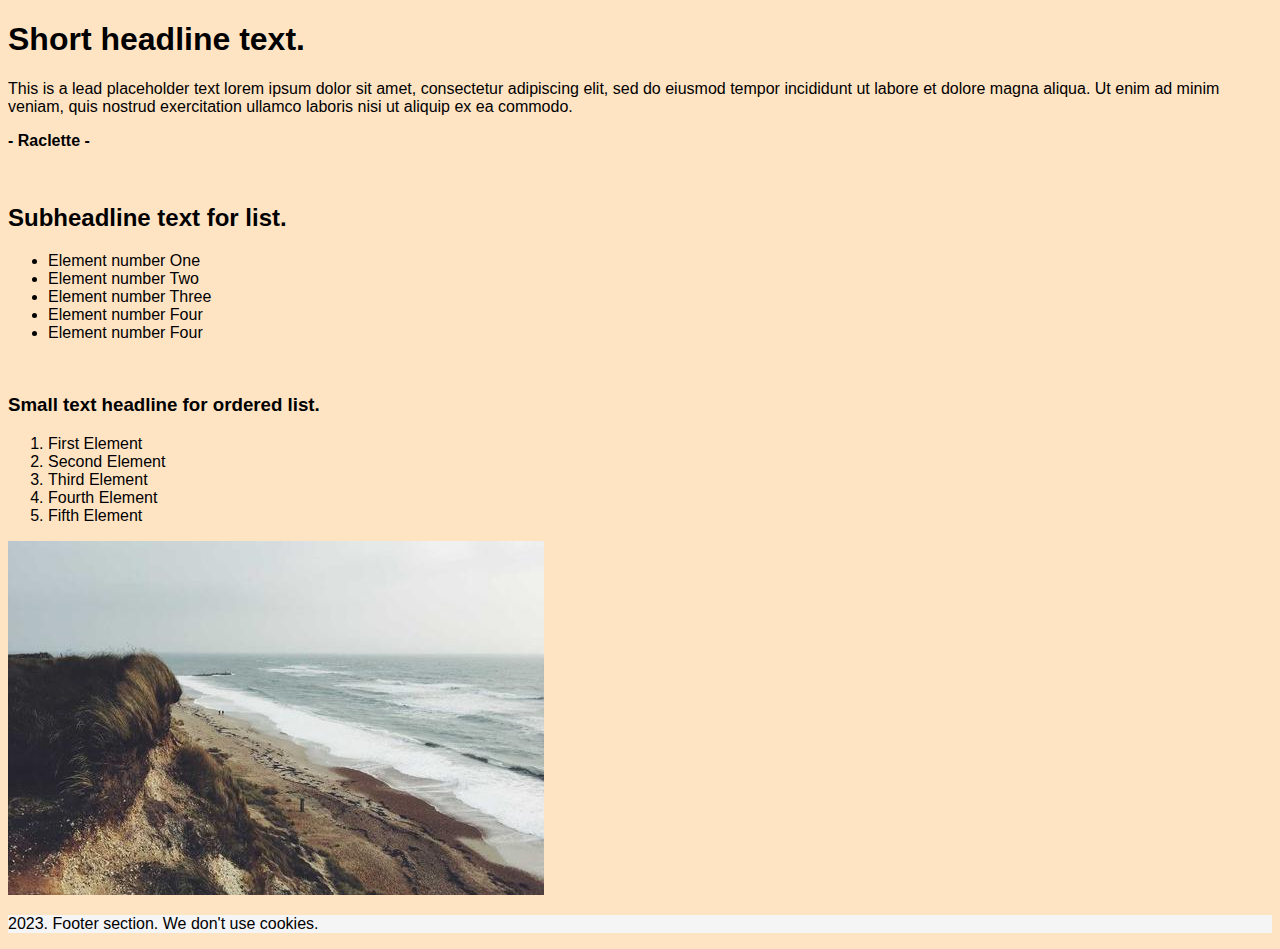
==== index.html @ 988fbb5d "Add files via upload" ====
<!DOCTYPE html>
<html lang="en">
<head>
    <meta charset="UTF-8">
    <meta name="viewport" content="width=device-width, initial-scale=1.0">
    <meta name="description" content="Just a meta description example">
    <title>Test-index</title>
    <link rel="stylesheet" href="./styles.css">
    <style>
        html{
            background: bisque;
        }
    </style>
</head>
<body>
<h1>Short headline text.</h1>
    <p>This is a lead placeholder text lorem ipsum dolor sit amet, consectetur adipiscing elit, sed do eiusmod tempor incididunt ut labore et dolore magna aliqua. Ut enim ad minim veniam, quis nostrud exercitation ullamco laboris nisi ut aliquip ex ea commodo.</p>
    <p><a href="./intro.html">- Raclette - </a></p>
    <br>
<h2>Subheadline text for list.</h2>
    <ul>
<li>Element number One</li>
<li>Element number Two</li>
<li>Element number Three</li>
<li>Element number Four</li>
<li>Element number Four</li>
    </ul>
    <br>
    <h3>Small text headline for ordered list.</h3>
    
    <ol>
        <li>First Element</li>
        <li>Second Element</li>
        <li>Third Element</li>
        <li>Fourth Element</li>
        <li>Fifth Element</li>
    </ol>
    <img src="./Beach.jpg" alt="">
    
</body>
<footer style="background: whitesmoke;">
    <p>2023. Footer section. We don't use cookies.</p>
</footer>
</html>
---- styles.css ----
html{
    background: rgb(255, 217, 0);
    font-family:'Gill Sans', 'Gill Sans MT', Calibri, 'Trebuchet MS', sans-serif;
}
a{
    font-style: normal;
    text-decoration: none;
    text-decoration-color: black;
    color: black;
    font-weight: 600
    ;
}
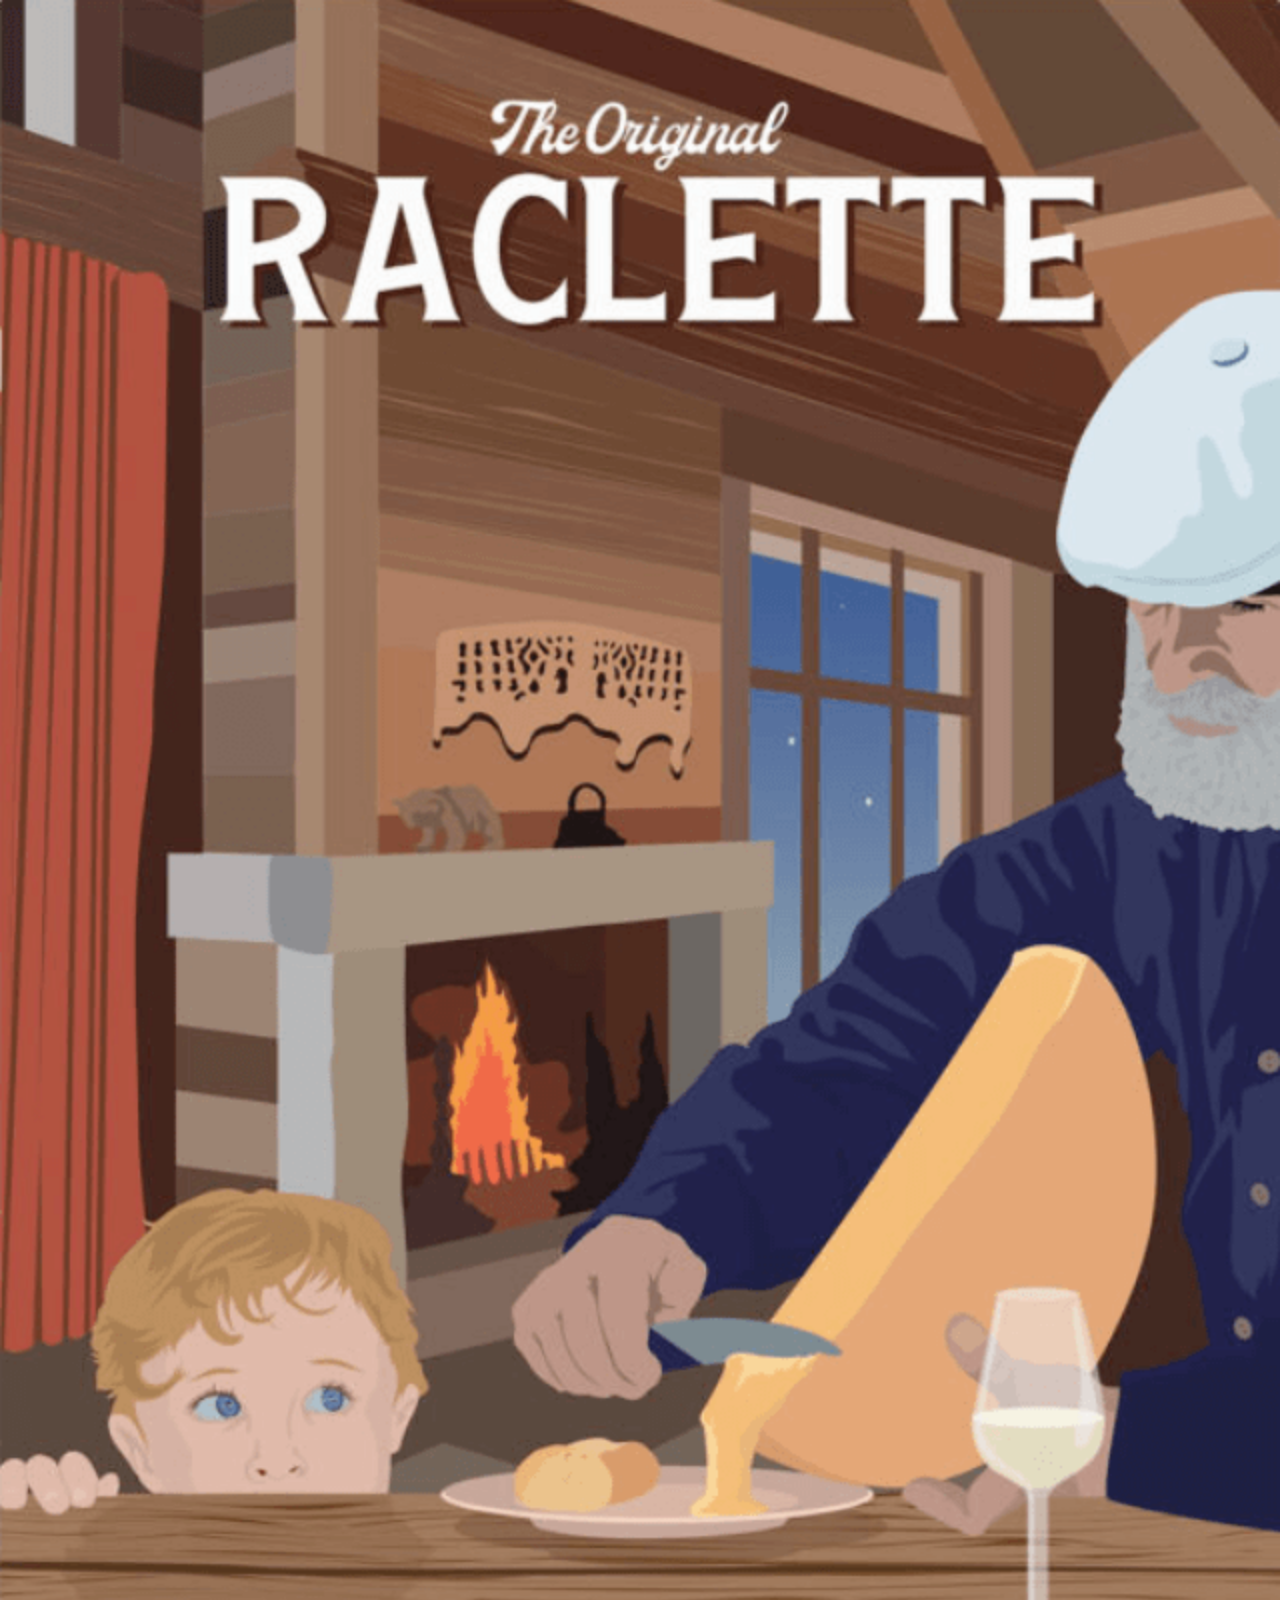
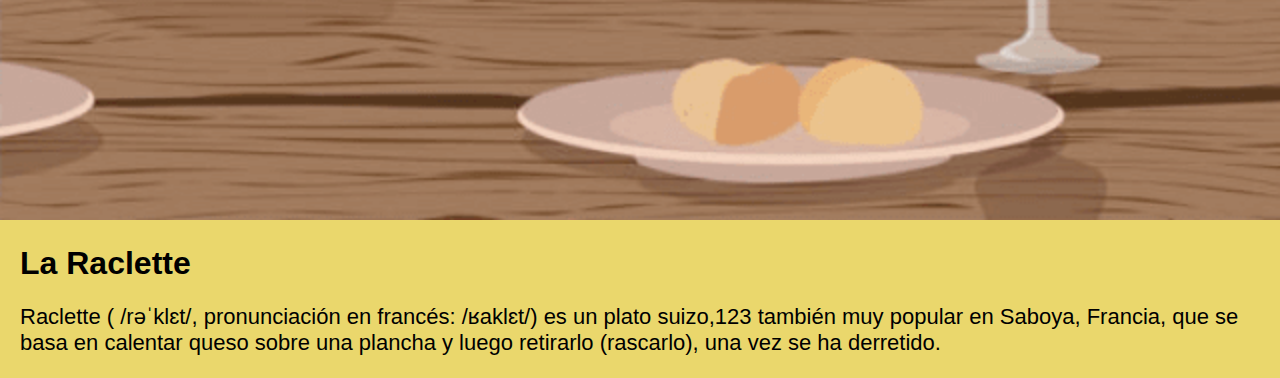
==== commit 3c11d771: "Add files via upload" ====
--- a/index.html
+++ b/index.html
@@ -3,42 +3,18 @@
 <head>
     <meta charset="UTF-8">
     <meta name="viewport" content="width=device-width, initial-scale=1.0">
-    <meta name="description" content="Just a meta description example">
-    <title>Test-index</title>
+    <meta name="description" content="La raclette explicada en tres pasos">
+    <title>Raclette</title>
     <link rel="stylesheet" href="./styles.css">
-    <style>
-        html{
-            background: bisque;
-        }
-    </style>
 </head>
 <body>
-<h1>Short headline text.</h1>
-    <p>This is a lead placeholder text lorem ipsum dolor sit amet, consectetur adipiscing elit, sed do eiusmod tempor incididunt ut labore et dolore magna aliqua. Ut enim ad minim veniam, quis nostrud exercitation ullamco laboris nisi ut aliquip ex ea commodo.</p>
-    <p><a href="./intro.html">- Raclette - </a></p>
-    <br>
-<h2>Subheadline text for list.</h2>
-    <ul>
-<li>Element number One</li>
-<li>Element number Two</li>
-<li>Element number Three</li>
-<li>Element number Four</li>
-<li>Element number Four</li>
-    </ul>
-    <br>
-    <h3>Small text headline for ordered list.</h3>
     
-    <ol>
-        <li>First Element</li>
-        <li>Second Element</li>
-        <li>Third Element</li>
-        <li>Fourth Element</li>
-        <li>Fifth Element</li>
-    </ol>
-    <img src="./Beach.jpg" alt="">
-    
+
+<img src="./raclette-poster.png" alt="raclette poster" width="100%">
+<div>
+<h1>La Raclette</h1>
+<p>Raclette ( /rəˈklɛt/, pronunciación en francés: /ʁaklɛt/) es un plato suizo,1​2​3​ también muy popular en Saboya, Francia, que se basa en calentar queso sobre una plancha y luego retirarlo (rascarlo), una vez se ha derretido.</p>
+</div>
+
 </body>
-<footer style="background: whitesmoke;">
-    <p>2023. Footer section. We don't use cookies.</p>
-</footer>
 </html>--- a/styles.css
+++ b/styles.css
@@ -1,6 +1,16 @@
 html{
-    background: rgb(255, 217, 0);
-    font-family:'Gill Sans', 'Gill Sans MT', Calibri, 'Trebuchet MS', sans-serif;
+    background: rgb(234, 215, 108);
+    font-family: 'Lucida Sans', 'Lucida Sans Regular', 'Lucida Grande', 'Lucida Sans Unicode', Geneva, Verdana, sans-serif;
+}
+body{
+    margin: 0px;
+}
+div{
+    margin: 0 18px 20px 20px;
+}
+    p{
+    font-family: 'Lucida Sans', 'Lucida Sans Regular', 'Lucida Grande', 'Lucida Sans Unicode', Geneva, Verdana, sans-serif;
+    font-size: 22px;
 }
 a{
     font-style: normal;
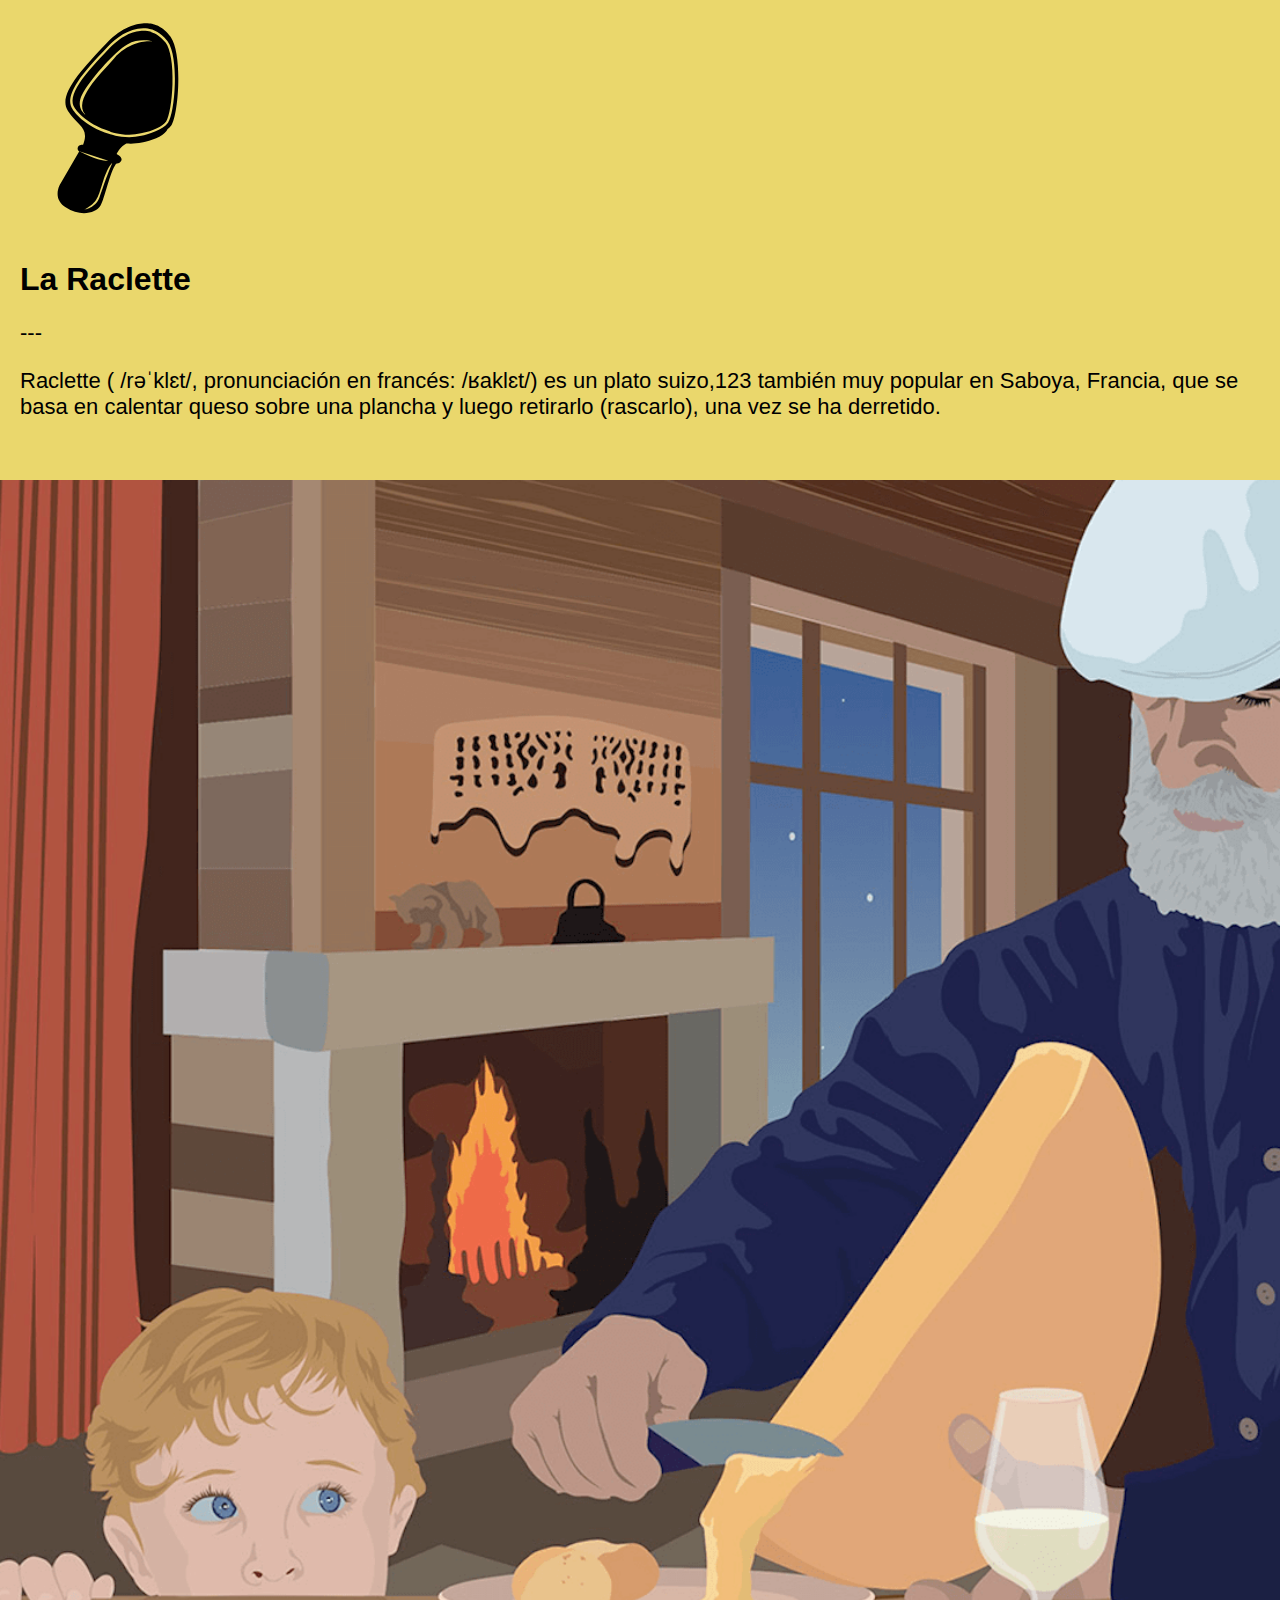
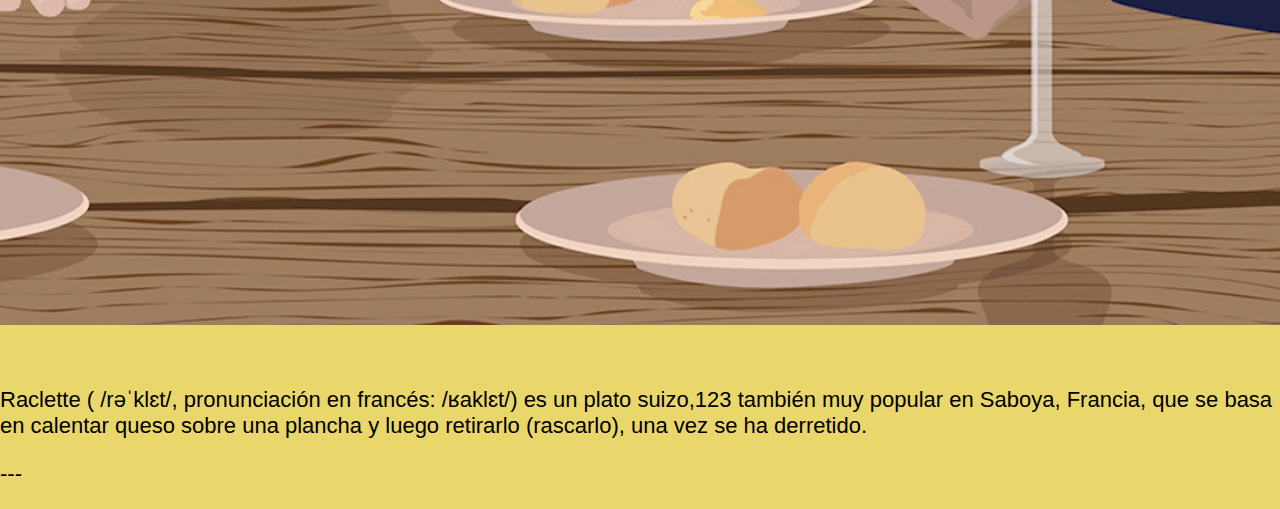
==== commit a1ba62d4: "Add files via upload" ====
--- a/index.html
+++ b/index.html
@@ -9,12 +9,30 @@
 </head>
 <body>
     
+    <div>
+        
+      
+       
+    
+        
+       
+      <br>
 
-<img src="./raclette-poster.png" alt="raclette poster" width="100%">
-<div>
-<h1>La Raclette</h1>
+        <img src="./noun-scoop-316804-FFFFFF.svg" alt="raclette" width="200px">
+        <br>
+        <br>
+        <h1>La Raclette</h1>
+
+        <p>---</p>
+        <p>Raclette ( /rəˈklɛt/, pronunciación en francés: /ʁaklɛt/) es un plato suizo,1​2​3​ también muy popular en Saboya, Francia, que se basa en calentar queso sobre una plancha y luego retirarlo (rascarlo), una vez se ha derretido.</p>
+<br> 
+    </div>
+<img src="./Image-Raclette.png" alt="raclette poster" width="100%">
+<br>
+<br>
+<br>
 <p>Raclette ( /rəˈklɛt/, pronunciación en francés: /ʁaklɛt/) es un plato suizo,1​2​3​ también muy popular en Saboya, Francia, que se basa en calentar queso sobre una plancha y luego retirarlo (rascarlo), una vez se ha derretido.</p>
-</div>
+<p>---</p>  
 
 </body>
 </html>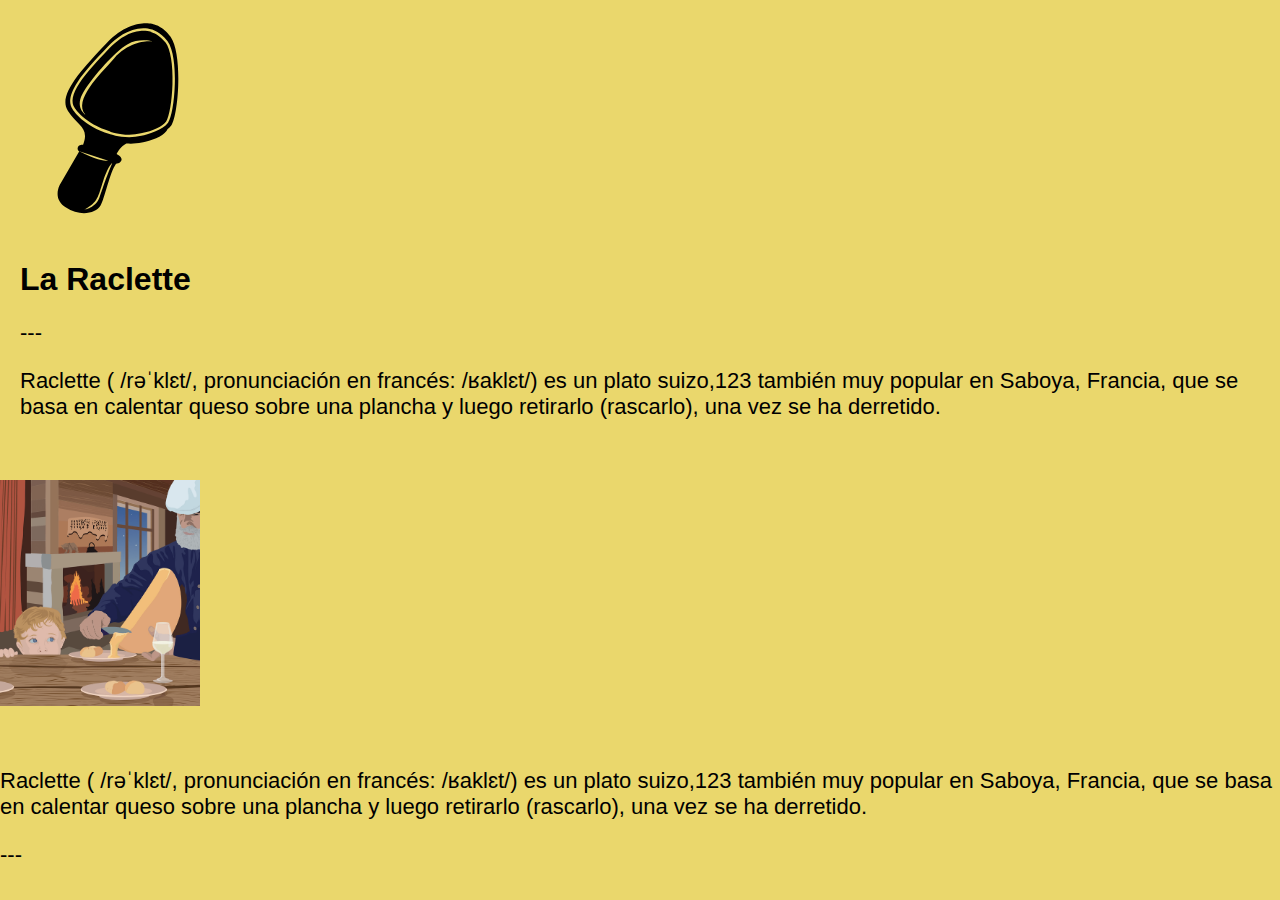
==== commit e6bddd09: "Add files via upload" ====
--- a/index.html
+++ b/index.html
@@ -18,7 +18,7 @@
        
       <br>
 
-        <img src="./noun-scoop-316804-FFFFFF.svg" alt="raclette" width="200px">
+        <img src="./noun-scoop-316804-FFFFFF.svg" alt="raclette" width="200px" height="auto">
         <br>
         <br>
         <h1>La Raclette</h1>
@@ -27,7 +27,7 @@
         <p>Raclette ( /rəˈklɛt/, pronunciación en francés: /ʁaklɛt/) es un plato suizo,1​2​3​ también muy popular en Saboya, Francia, que se basa en calentar queso sobre una plancha y luego retirarlo (rascarlo), una vez se ha derretido.</p>
 <br> 
     </div>
-<img src="./Image-Raclette.png" alt="raclette poster" width="100%">
+<img src="./Image-Raclette.png" alt="raclette poster" width="200px" height="auto">
 <br>
 <br>
 <br>
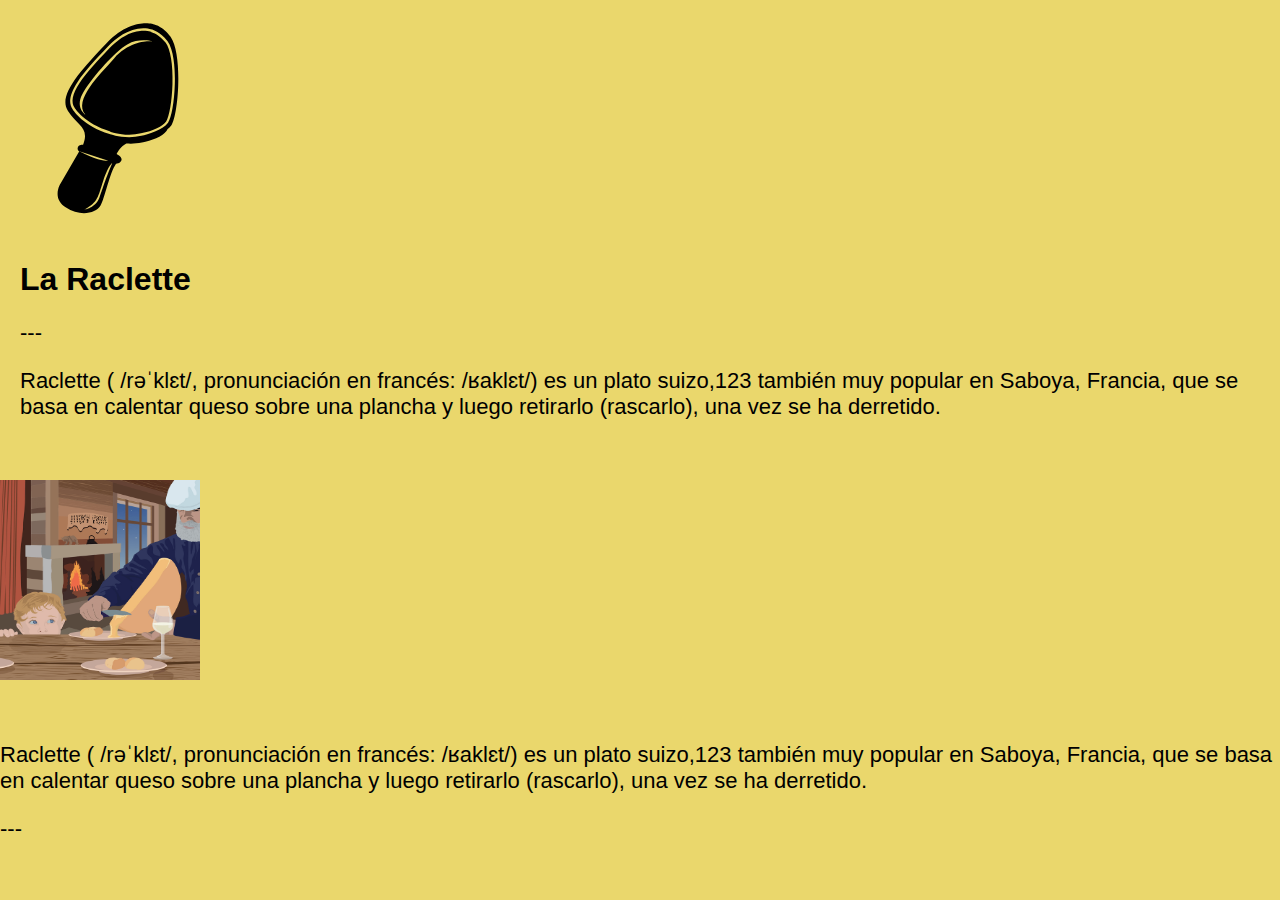
==== commit bc5af3ec: "Add files via upload" ====
--- a/index.html
+++ b/index.html
@@ -27,7 +27,7 @@
         <p>Raclette ( /rəˈklɛt/, pronunciación en francés: /ʁaklɛt/) es un plato suizo,1​2​3​ también muy popular en Saboya, Francia, que se basa en calentar queso sobre una plancha y luego retirarlo (rascarlo), una vez se ha derretido.</p>
 <br> 
     </div>
-<img src="./Image-Raclette.png" alt="raclette poster" width="200px" height="auto">
+<img src="./Image-Raclette.png" alt="raclette poster" width="200px" height="200px">
 <br>
 <br>
 <br>
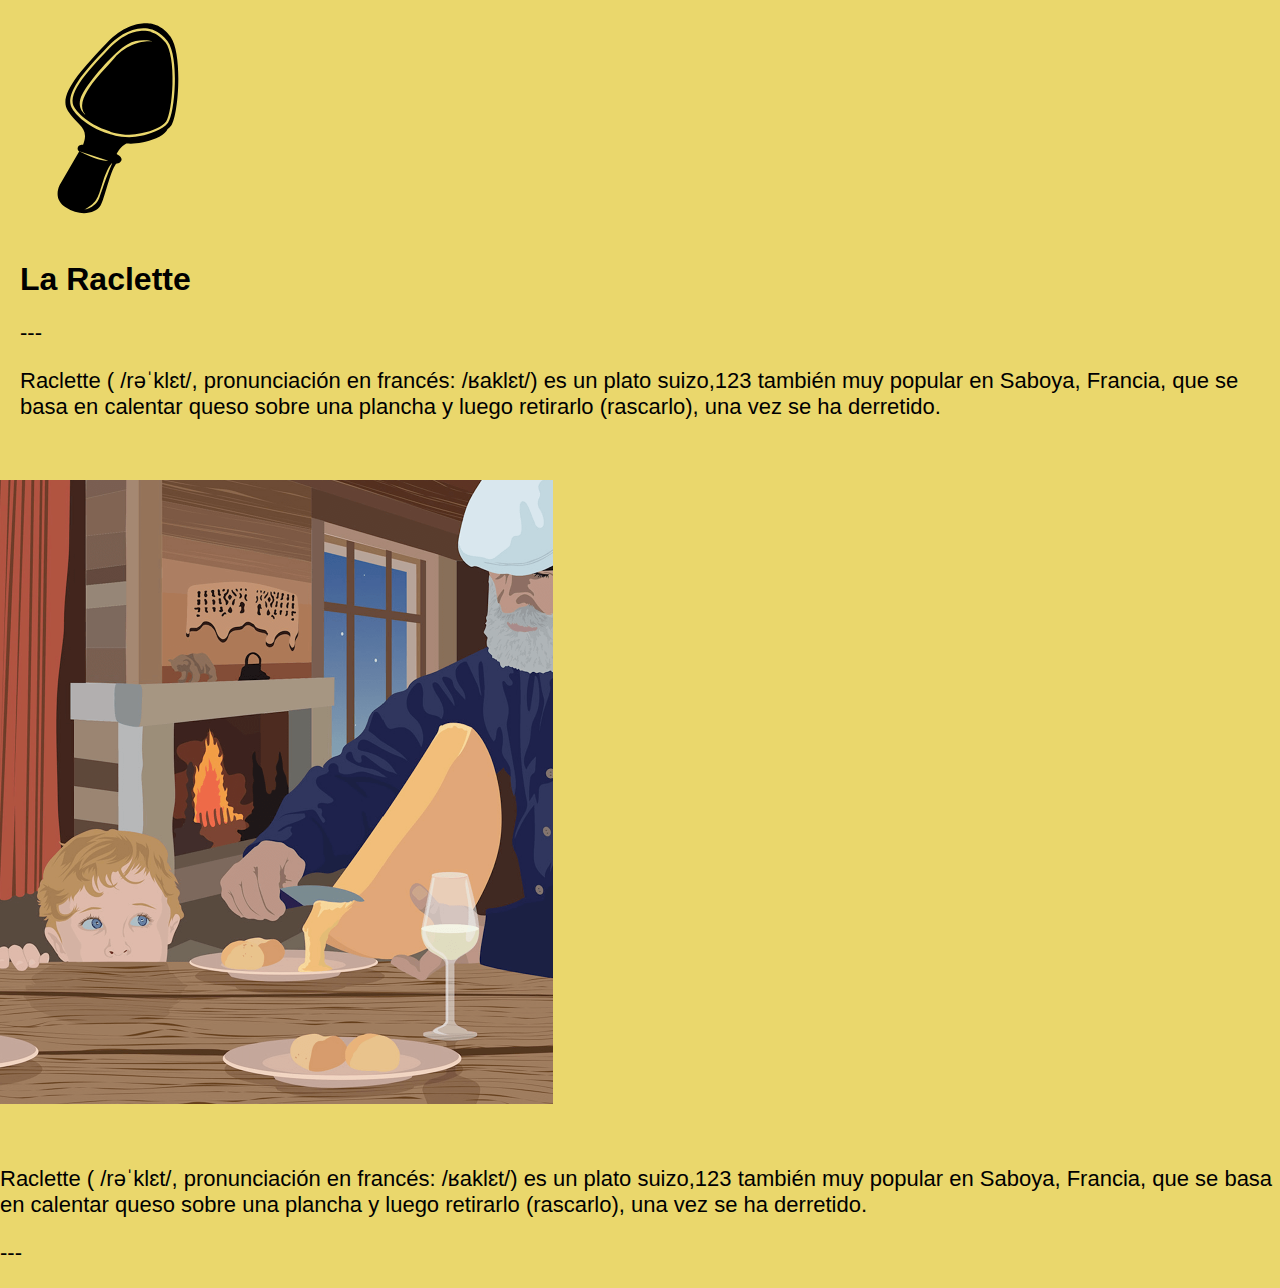
==== commit 6a084932: "Add files via upload" ====
--- a/index.html
+++ b/index.html
@@ -18,7 +18,7 @@
        
       <br>
 
-        <img src="./noun-scoop-316804-FFFFFF.svg" alt="raclette" width="200px" height="auto">
+        <img src="./noun-scoop-316804-FFFFFF.svg" alt="raclette" width="200px" height="200px">
         <br>
         <br>
         <h1>La Raclette</h1>
@@ -27,7 +27,7 @@
         <p>Raclette ( /rəˈklɛt/, pronunciación en francés: /ʁaklɛt/) es un plato suizo,1​2​3​ también muy popular en Saboya, Francia, que se basa en calentar queso sobre una plancha y luego retirarlo (rascarlo), una vez se ha derretido.</p>
 <br> 
     </div>
-<img src="./Image-Raclette.png" alt="raclette poster" width="200px" height="200px">
+<img src="./Image-Raclette.png" alt="raclette poster" width="553px" height="624px">
 <br>
 <br>
 <br>
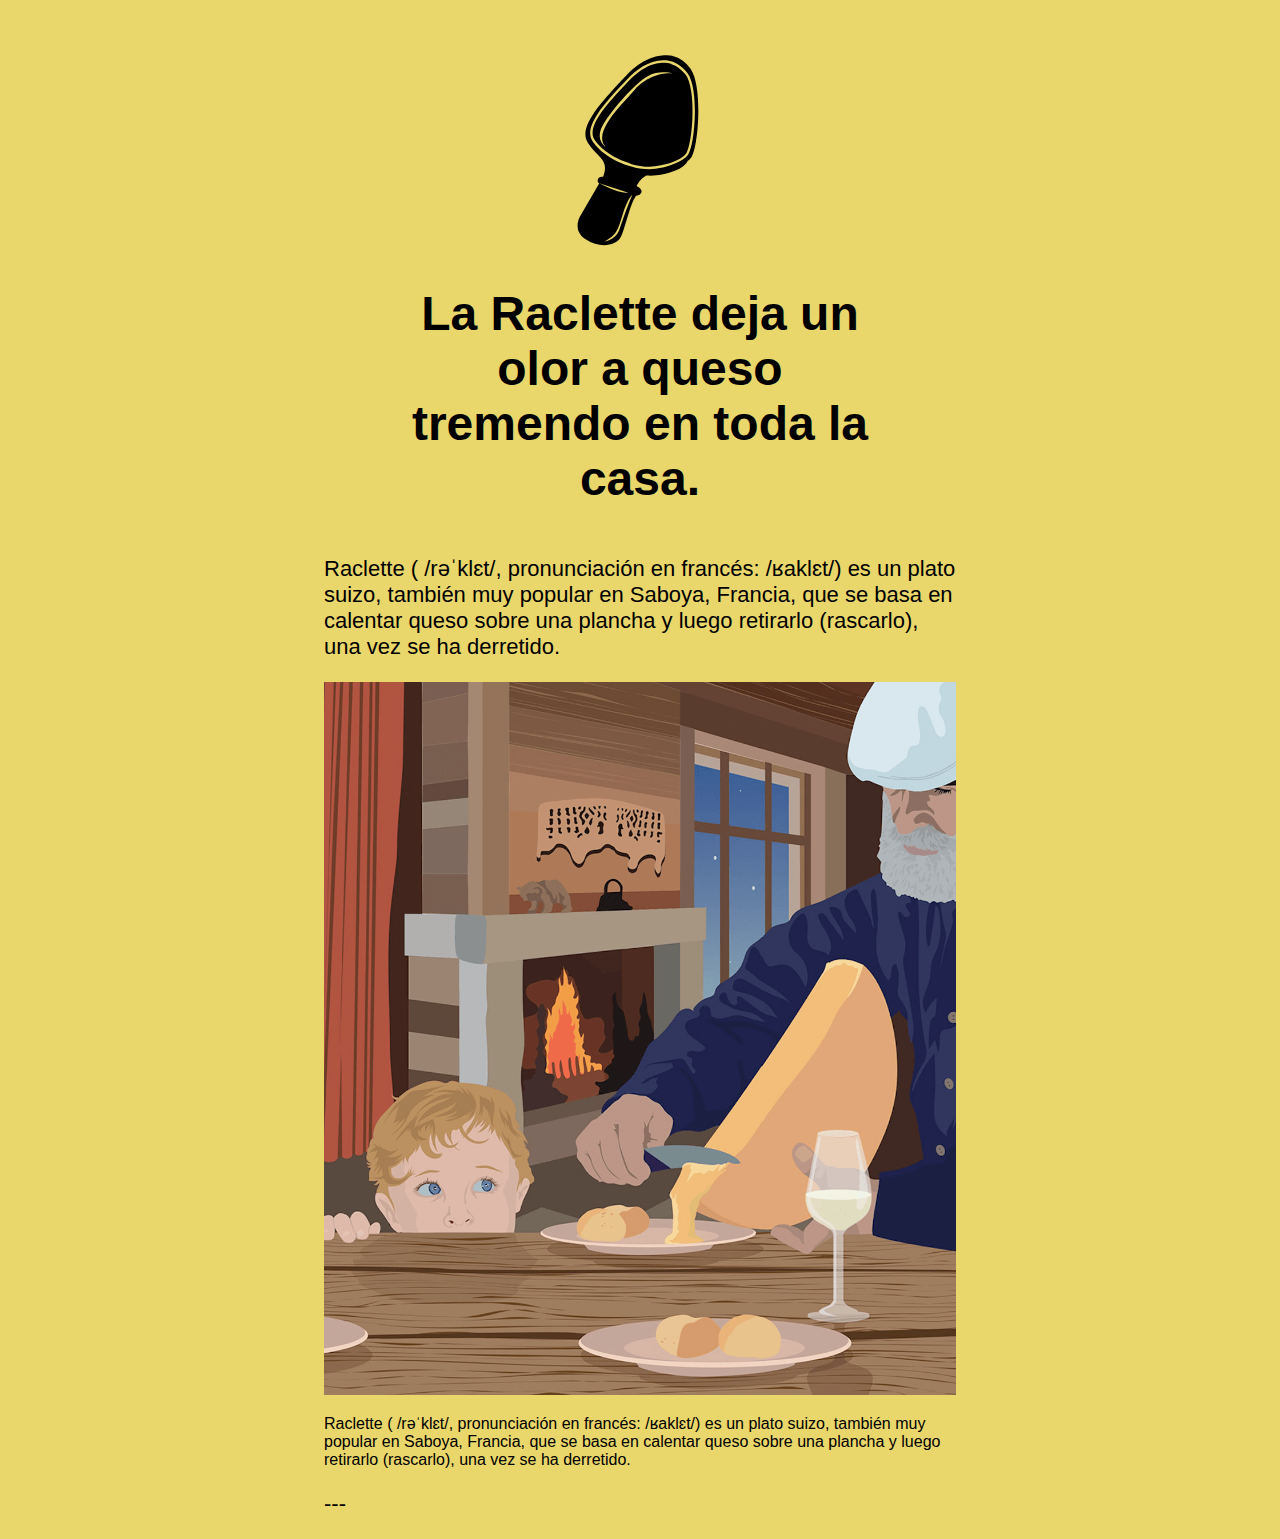
==== commit 0cddc4ed: "Add files via upload" ====
--- a/index.html
+++ b/index.html
@@ -8,31 +8,23 @@
     <link rel="stylesheet" href="./styles.css">
 </head>
 <body>
+    <div class="main">    
+        
+    <div class="intro">
+        <img src="./noun-scoop-316804-FFFFFF.svg" alt="raclette" width="200px" height="200px">
     
+        <h1>La Raclette deja un olor a queso tremendo en toda la casa.</h1>
+    </div>
     <div>
-        
-      
-       
-    
-        
-       
-      <br>
+        <p>Raclette ( /rəˈklɛt/, pronunciación en francés: /ʁaklɛt/) es un plato suizo, también muy popular en Saboya, Francia, que se basa en calentar queso sobre una plancha y luego retirarlo (rascarlo), una vez se ha derretido.</p>
 
-        <img src="./noun-scoop-316804-FFFFFF.svg" alt="raclette" width="200px" height="200px">
-        <br>
-        <br>
-        <h1>La Raclette</h1>
+    </div>
+<div><img src="./Image-Raclette.png" alt="raclette poster" width="100%" height="auto">
 
-        <p>---</p>
-        <p>Raclette ( /rəˈklɛt/, pronunciación en francés: /ʁaklɛt/) es un plato suizo,1​2​3​ también muy popular en Saboya, Francia, que se basa en calentar queso sobre una plancha y luego retirarlo (rascarlo), una vez se ha derretido.</p>
-<br> 
-    </div>
-<img src="./Image-Raclette.png" alt="raclette poster" width="553px" height="624px">
-<br>
-<br>
-<br>
-<p>Raclette ( /rəˈklɛt/, pronunciación en francés: /ʁaklɛt/) es un plato suizo,1​2​3​ también muy popular en Saboya, Francia, que se basa en calentar queso sobre una plancha y luego retirarlo (rascarlo), una vez se ha derretido.</p>
-<p>---</p>  
+<p class="caption">Raclette ( /rəˈklɛt/, pronunciación en francés: /ʁaklɛt/) es un plato suizo, también muy popular en Saboya, Francia, que se basa en calentar queso sobre una plancha y luego retirarlo (rascarlo), una vez se ha derretido.</p>
+<p>---</p>  </div></div>
+
+
 
 </body>
 </html>--- a/styles.css
+++ b/styles.css
@@ -3,14 +3,16 @@
     font-family: 'Lucida Sans', 'Lucida Sans Regular', 'Lucida Grande', 'Lucida Sans Unicode', Geneva, Verdana, sans-serif;
 }
 body{
-    margin: 0px;
-}
-div{
-    margin: 0 18px 20px 20px;
+    margin-top: 50px;
 }
     p{
     font-family: 'Lucida Sans', 'Lucida Sans Regular', 'Lucida Grande', 'Lucida Sans Unicode', Geneva, Verdana, sans-serif;
     font-size: 22px;
+}
+
+h1{
+    margin-bottom: 50px;
+    font-size: 48px;
 }
 a{
     font-style: normal;
@@ -19,4 +21,19 @@
     color: black;
     font-weight: 600
     ;
-}+}
+.caption{
+    font-size: 16px;
+}
+
+.main{
+    width: 50%;
+    margin-left: 25%;
+    text-align: left;
+}
+
+.intro{
+    text-align: center;
+    width: 80%;
+    margin-left: 10%;
+}
